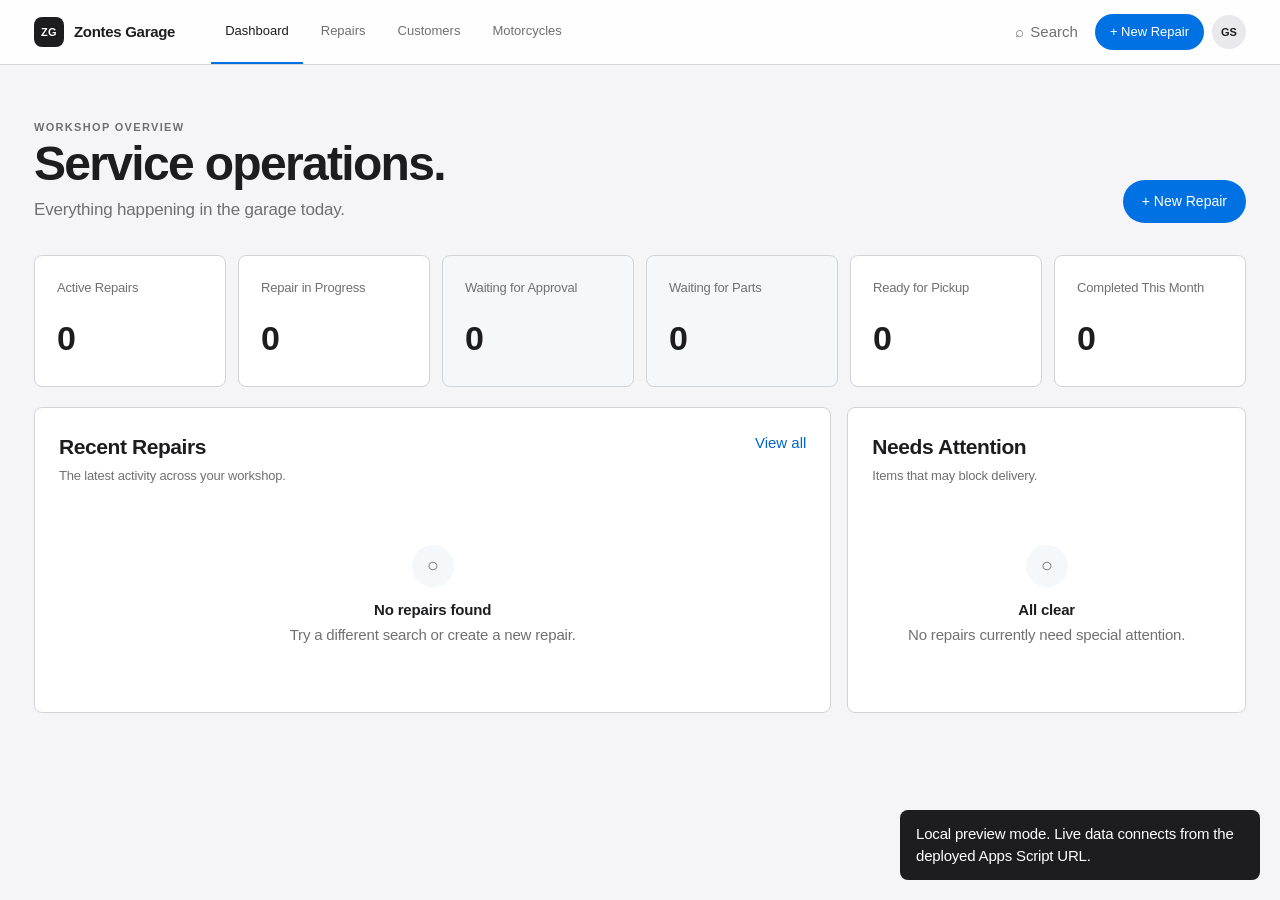
==== index.html @ 725d411f "Add Zontes Garage application source Includes Apps Script backend, Apple-inspired interface, local p" ====
<!doctype html>
<html lang="en">
<head>
  <base target="_top">
  <meta charset="utf-8">
  <meta name="theme-color" content="#f5f5f7">
  <title>Zontes Garage</title>
  <!-- Load the standalone stylesheet only outside Apps Script. -->
  <script>
    if (!(window.google && google.script && google.script.run)) {
      document.write('<link rel="stylesheet" href="style.css">');
    }
  </script>
  <?!= include('Styles'); ?>
</head>
<body>
  <div id="appLoading" class="app-loading" role="status"><span class="spinner"></span><span>Opening the garage…</span></div>

  <header class="topbar">
    <div class="nav-wrap">
      <button class="brand" data-nav="dashboard" aria-label="Zontes Garage home">
        <span class="brand-mark">ZG</span><span>Zontes Garage</span>
      </button>
      <nav class="main-nav" aria-label="Primary navigation">
        <button class="nav-link active" data-nav="dashboard">Dashboard</button>
        <button class="nav-link" data-nav="repairs">Repairs</button>
        <button class="nav-link" data-nav="customers">Customers</button>
        <button class="nav-link" data-nav="motorcycles">Motorcycles</button>
      </nav>
      <div class="nav-actions">
        <button id="searchToggle" class="icon-button" aria-label="Search"><span>⌕</span><span class="desktop-only">Search</span></button>
        <button class="button primary compact" data-new-repair>+ New Repair</button>
        <button class="avatar" title="Garage user" aria-label="Garage user">GS</button>
        <button id="menuToggle" class="icon-button mobile-only" aria-label="Open menu">☰</button>
      </div>
    </div>
  </header>

  <div id="globalSearch" class="search-panel hidden">
    <div class="search-box"><span>⌕</span><input id="globalSearchInput" type="search" placeholder="Search jobs, customers, phones, plates, VINs…" autocomplete="off"><button id="searchClose" aria-label="Close search">×</button></div>
    <div id="globalSearchResults" class="search-results"></div>
  </div>

  <main class="page-shell">
    <section id="page-dashboard" class="page active">
      <div class="page-heading hero-heading">
        <div><p class="eyebrow">WORKSHOP OVERVIEW</p><h1>Service operations.</h1><p>Everything happening in the garage today.</p></div>
        <button class="button primary" data-new-repair>+ New Repair</button>
      </div>
      <div id="metricGrid" class="metric-grid"></div>
      <div class="content-grid">
        <section class="surface span-2"><div class="section-head"><div><h2>Recent Repairs</h2><p>The latest activity across your workshop.</p></div><button class="text-button" data-nav="repairs">View all</button></div><div id="recentRepairs"></div></section>
        <section class="surface attention-card"><div class="section-head"><div><h2>Needs Attention</h2><p>Items that may block delivery.</p></div></div><div id="attentionList" class="attention-list"></div></section>
      </div>
    </section>

    <section id="page-repairs" class="page">
      <div class="page-heading"><div><p class="eyebrow">SERVICE ORDERS</p><h1>Repairs</h1><p>Track every motorcycle from check-in to handover.</p></div><button class="button primary" data-new-repair>+ New Repair</button></div>
      <section class="surface"><div class="filter-bar"><label class="search-field"><span>⌕</span><input id="repairSearch" type="search" placeholder="Search job, customer, phone, model, plate or VIN"></label><select id="statusFilter" aria-label="Filter by status"><option value="">All statuses</option></select><select id="specialistFilter" aria-label="Filter by specialist"><option value="">All specialists</option></select><select id="priorityFilter" aria-label="Filter by priority"><option value="">All priorities</option><option>Normal</option><option>High</option><option>Urgent</option></select><input id="dateFilter" type="date" aria-label="Filter by check-in date"><button id="clearFilters" class="button secondary compact">Clear</button></div><div id="repairsTable"></div></section>
    </section>

    <section id="page-customers" class="page">
      <div class="page-heading"><div><p class="eyebrow">RELATIONSHIPS</p><h1>Customers</h1><p>Contact details, motorcycles, and complete service history.</p></div><button id="newCustomerBtn" class="button secondary">+ New Customer</button></div>
      <section class="surface"><label class="search-field wide"><span>⌕</span><input id="customerSearch" type="search" placeholder="Search customer, phone or email"></label><div id="customersTable"></div></section>
    </section>

    <section id="page-motorcycles" class="page">
      <div class="page-heading"><div><p class="eyebrow">VEHICLES</p><h1>Motorcycles</h1><p>Every bike, its owner, mileage, and repair history.</p></div></div>
      <section class="surface"><label class="search-field wide"><span>⌕</span><input id="motorcycleSearch" type="search" placeholder="Search model, plate, VIN or owner"></label><div id="motorcyclesTable"></div></section>
    </section>
  </main>

  <div id="modalBackdrop" class="modal-backdrop hidden" aria-hidden="true">
    <section id="repairModal" class="modal modal-large hidden" role="dialog" aria-modal="true" aria-labelledby="repairModalTitle">
      <button class="modal-close" data-close-modal aria-label="Close">×</button><div id="repairDetail"></div>
    </section>

    <section id="entityModal" class="modal hidden" role="dialog" aria-modal="true" aria-labelledby="entityModalTitle">
      <button class="modal-close" data-close-modal aria-label="Close">×</button><div id="entityDetail"></div>
    </section>

    <section id="wizardModal" class="modal modal-large hidden" role="dialog" aria-modal="true" aria-labelledby="wizardTitle">
      <button class="modal-close" data-close-modal aria-label="Close">×</button>
      <div class="modal-heading"><p class="eyebrow">NEW SERVICE ORDER</p><h2 id="wizardTitle">Create a repair</h2><p id="wizardSubtitle">Start with the customer bringing in the motorcycle.</p></div>
      <div id="wizardSteps" class="stepper"></div>
      <form id="repairWizard" novalidate><div id="wizardBody"></div><div class="wizard-actions"><button type="button" id="wizardBack" class="button secondary">Back</button><button type="button" id="wizardNext" class="button primary">Continue</button></div></form>
    </section>

    <section id="updateModal" class="modal hidden" role="dialog" aria-modal="true" aria-labelledby="updateTitle">
      <button class="modal-close" data-close-modal aria-label="Close">×</button><div class="modal-heading"><p class="eyebrow">REPAIR HISTORY</p><h2 id="updateTitle">Add an update</h2><p>Record work without changing earlier history.</p></div>
      <form id="updateForm" class="form-grid" novalidate>
        <label class="full">Stage<select name="Stage" required></select></label><label class="full">Work performed<textarea name="WorkPerformed" rows="3" required></textarea></label><label class="full">Finding<textarea name="Finding" rows="2"></textarea></label><label>Labor hours<input name="LaborHours" type="number" min="0" step="0.25"></label><label>Specialist<input name="Specialist" required></label><label class="full">Technician notes<textarea name="Notes" rows="2"></textarea></label><label class="full">Next action<input name="NextAction"></label>
        <div class="full subform"><div class="subform-title"><strong>Part used</strong><span>Optional</span></div><div class="form-grid"><label>Part name<input name="PartName"></label><label>Part number<input name="PartNumber"></label><label>Quantity<input name="PartQuantity" type="number" min="0" step="1"></label><label>Unit price<input name="PartUnitPrice" type="number" min="0" step="0.01"></label></div></div>
        <div class="full form-actions"><button type="button" class="button secondary" data-close-modal>Cancel</button><button type="submit" class="button primary">Save Update</button></div>
      </form>
    </section>

    <section id="customerFormModal" class="modal hidden" role="dialog" aria-modal="true" aria-labelledby="customerFormTitle">
      <button class="modal-close" data-close-modal aria-label="Close">×</button><div class="modal-heading"><p class="eyebrow">CUSTOMER RECORD</p><h2 id="customerFormTitle">New customer</h2></div>
      <form id="customerForm" class="form-grid" novalidate><label>Full name<input name="FullName" required></label><label>Primary phone<input name="PrimaryPhone" required></label><label>Secondary phone<input name="SecondaryPhone"></label><label>Email<input name="Email" type="email"></label><label class="full">Address<input name="Address"></label><label class="full">Notes<textarea name="Notes" rows="3"></textarea></label><div class="full form-actions"><button type="button" class="button secondary" data-close-modal>Cancel</button><button class="button primary" type="submit">Save Customer</button></div></form>
    </section>
  </div>

  <div id="toastRegion" class="toast-region" aria-live="polite"></div>
  <!-- app.js is a local preview bridge; Apps Script injects Scripts.html below. -->
  <script>
    if (!(window.google && google.script && google.script.run)) {
      var localPreviewScript = document.createElement('script');
      localPreviewScript.src = 'app.js';
      document.body.appendChild(localPreviewScript);
    }
  </script>
  <?!= include('Scripts'); ?>
</body>
</html>
---- style.css ----
:root {
  --color-apple-blue: #0071e3;
  --color-link-blue: #0066cc;
  --color-carbon: #1d1d1f;
  --color-frost: #f5f5f7;
  --color-ice: #f4f8fb;
  --color-ash: #707070;
  --color-border: #d2d2d7;
  --color-white: #ffffff;
  --color-warning: #8a6200;
  --color-danger: #9f2f28;
  --color-success: #26713d;
  --radius-card: 8px;
  --radius-control: 8px;
  --radius-pill: 980px;
  --page-width: 1440px;
  --font-text: -apple-system, BlinkMacSystemFont, "Inter", "Segoe UI", Roboto, sans-serif;
}

* { box-sizing: border-box; }
html { scroll-behavior: smooth; }
body {
  margin: 0;
  background: var(--color-frost);
  color: var(--color-carbon);
  font-family: var(--font-text);
  font-size: 15px;
  line-height: 1.47;
  letter-spacing: -0.012em;
  -webkit-font-smoothing: antialiased;
}
button, input, select, textarea { color: inherit; font: inherit; }
button { cursor: pointer; }
.hidden { display: none !important; }

.topbar {
  position: sticky;
  top: 0;
  z-index: 30;
  border-bottom: 1px solid rgba(210, 210, 215, .9);
  background: rgba(255, 255, 255, .86);
  backdrop-filter: saturate(180%) blur(20px);
}
.nav-wrap {
  display: flex;
  align-items: center;
  gap: 36px;
  max-width: var(--page-width);
  height: 64px;
  margin: 0 auto;
  padding: 0 34px;
}
.brand {
  display: flex;
  align-items: center;
  gap: 10px;
  padding: 0;
  border: 0;
  background: transparent;
  font-weight: 600;
  letter-spacing: -.02em;
  white-space: nowrap;
}
.brand-mark {
  display: grid;
  place-items: center;
  width: 30px;
  height: 30px;
  border-radius: var(--radius-card);
  background: var(--color-carbon);
  color: var(--color-white);
  font-size: 11px;
  letter-spacing: .04em;
}
.main-nav { display: flex; align-self: stretch; align-items: center; gap: 4px; }
.nav-link {
  height: 100%;
  padding: 0 14px;
  border: 0;
  border-bottom: 2px solid transparent;
  background: transparent;
  color: var(--color-ash);
  font-size: 13px;
}
.nav-link:hover, .nav-link.active { color: var(--color-carbon); }
.nav-link.active { border-bottom-color: var(--color-apple-blue); }
.nav-actions { display: flex; align-items: center; gap: 8px; margin-left: auto; }
.icon-button {
  display: inline-flex;
  align-items: center;
  gap: 6px;
  padding: 9px;
  border: 0;
  background: transparent;
  color: var(--color-ash);
}
.avatar {
  width: 34px;
  height: 34px;
  border: 0;
  border-radius: 50%;
  background: #e8e8ed;
  font-size: 11px;
  font-weight: 600;
}
.mobile-only { display: none; }

.page-shell { max-width: var(--page-width); margin: auto; padding: 54px 34px 80px; }
.page { display: none; }
.page.active { display: block; }
.page-heading {
  display: flex;
  align-items: flex-end;
  justify-content: space-between;
  gap: 28px;
  margin-bottom: 32px;
}
.page-heading h1 {
  margin: 3px 0 8px;
  font-size: clamp(36px, 4vw, 48px);
  font-weight: 600;
  line-height: 1.08;
  letter-spacing: -.035em;
}
.page-heading p:not(.eyebrow) { margin: 0; color: var(--color-ash); font-size: 17px; font-weight: 300; }
.eyebrow { margin: 0; color: var(--color-ash); font-size: 11px; font-weight: 600; letter-spacing: .12em; }

.button {
  min-height: 42px;
  padding: 10px 18px;
  border: 1px solid transparent;
  border-radius: var(--radius-pill);
  font-size: 14px;
  font-weight: 500;
  transition: background .16s ease, border-color .16s ease, transform .16s ease;
}
.button:hover { transform: translateY(-1px); }
.button:active { transform: translateY(0); }
.button:disabled { cursor: not-allowed; opacity: .48; transform: none; }
.button.primary { background: var(--color-apple-blue); color: var(--color-white); }
.button.primary:hover { background: #0077ed; }
.button.secondary { border-color: var(--color-link-blue); background: transparent; color: var(--color-link-blue); }
.button.secondary:hover { background: #eef7ff; }
.button.compact { min-height: 36px; padding: 7px 14px; font-size: 13px; }
.text-button, .link-cell { padding: 0; border: 0; background: transparent; color: var(--color-link-blue); font-weight: 500; }
.text-button:hover, .link-cell:hover { text-decoration: underline; }

.metric-grid { display: grid; grid-template-columns: repeat(6, 1fr); gap: 12px; margin-bottom: 20px; }
.metric {
  display: flex;
  min-height: 132px;
  flex-direction: column;
  justify-content: space-between;
  padding: 22px;
  border: 1px solid var(--color-border);
  border-radius: var(--radius-card);
  background: var(--color-white);
}
.metric strong { font-size: 34px; font-weight: 600; letter-spacing: -.04em; }
.metric span { color: var(--color-ash); font-size: 13px; }
.metric.attention { background: var(--color-ice); }
.content-grid { display: grid; grid-template-columns: minmax(0, 2fr) minmax(300px, 1fr); gap: 16px; }
.surface {
  overflow: hidden;
  padding: 24px;
  border: 1px solid var(--color-border);
  border-radius: var(--radius-card);
  background: var(--color-white);
}
.section-head { display: flex; align-items: flex-start; justify-content: space-between; gap: 20px; margin-bottom: 18px; }
.section-head h2 { margin: 0 0 3px; font-size: 21px; font-weight: 600; letter-spacing: -.02em; }
.section-head p { margin: 0; color: var(--color-ash); font-size: 13px; }

.data-table-wrap { overflow-x: auto; margin: 0 -24px -24px; }
.data-table { width: 100%; min-width: 780px; border-collapse: collapse; }
.data-table th, .data-table td { padding: 14px 16px; border-top: 1px solid #e8e8ed; text-align: left; vertical-align: middle; }
.data-table th { background: #fbfbfd; color: var(--color-ash); font-size: 11px; font-weight: 600; letter-spacing: .06em; text-transform: uppercase; }
.data-table td { font-size: 13px; }
.data-table tbody tr:hover { background: #fafcff; }
.primary-cell { font-weight: 600; }
.secondary-line { display: block; margin-top: 2px; color: var(--color-ash); font-size: 12px; }

.status {
  display: inline-flex;
  align-items: center;
  max-width: 190px;
  padding: 5px 9px;
  border-radius: var(--radius-pill);
  background: #f0f0f2;
  color: #4b4b4f;
  font-size: 11px;
  font-weight: 600;
  white-space: nowrap;
}
.status.waiting, .status.urgent { background: #fff6de; color: #755500; }
.status.progress, .status.ready { background: #edf6ff; color: #075f9f; }
.status.delivered, .status.approved { background: #edf7ef; color: var(--color-success); }
.status.cancelled { background: #f8eded; color: var(--color-danger); }
.priority { color: var(--color-ash); font-size: 12px; }
.priority.Urgent { color: var(--color-danger); font-weight: 600; }
.priority.High { color: var(--color-warning); font-weight: 600; }

.attention-list { display: grid; gap: 10px; }
.attention-item { padding: 14px; border: 1px solid #e1e7ec; border-radius: var(--radius-card); background: var(--color-ice); }
.attention-item button { width: 100%; padding: 0; border: 0; background: transparent; text-align: left; }
.attention-item strong, .attention-item span { display: block; }
.attention-item strong { font-size: 13px; }
.attention-item span { margin-top: 3px; color: var(--color-ash); font-size: 12px; }
.attention-reason { color: var(--color-warning) !important; }
.empty { padding: 42px 16px; color: var(--color-ash); text-align: center; }
.empty-mark { display: grid; place-items: center; width: 42px; height: 42px; margin: 0 auto 12px; border-radius: 50%; background: var(--color-ice); font-size: 20px; }
.empty strong { display: block; margin-bottom: 3px; color: var(--color-carbon); }

.filter-bar { display: flex; align-items: center; gap: 10px; margin-bottom: 20px; flex-wrap: wrap; }
.search-field {
  display: flex;
  min-width: 260px;
  min-height: 40px;
  flex: 1;
  align-items: center;
  gap: 7px;
  padding: 0 12px;
  border: 1px solid var(--color-border);
  border-radius: var(--radius-control);
  background: var(--color-frost);
}
.search-field span { color: var(--color-ash); }
.search-field input { width: 100%; border: 0; outline: 0; background: transparent; }
.search-field.wide { display: flex; max-width: 460px; margin-bottom: 20px; }
.filter-bar select, .filter-bar > input {
  height: 40px;
  padding: 0 10px;
  border: 1px solid var(--color-border);
  border-radius: var(--radius-control);
  background: var(--color-white);
  outline: none;
}

.search-panel { position: fixed; z-index: 40; inset: 64px 0 auto; max-height: calc(100vh - 64px); overflow: auto; padding: 24px 34px 30px; border-bottom: 1px solid var(--color-border); background: rgba(245,245,247,.97); backdrop-filter: blur(20px); }
.search-box { display: flex; align-items: center; gap: 12px; max-width: 850px; margin: auto; padding: 0 16px; border: 1px solid var(--color-border); border-radius: var(--radius-card); background: var(--color-white); }
.search-box input { height: 54px; flex: 1; border: 0; outline: 0; font-size: 17px; }
.search-box button { border: 0; background: transparent; color: var(--color-ash); font-size: 24px; }
.search-results { max-width: 850px; margin: 12px auto 0; overflow: hidden; border: 1px solid var(--color-border); border-radius: var(--radius-card); background: var(--color-white); }
.search-group h3 { margin: 0; padding: 12px 16px 6px; color: var(--color-ash); font-size: 11px; letter-spacing: .08em; text-transform: uppercase; }
.search-result { display: block; width: 100%; padding: 12px 16px; border: 0; border-top: 1px solid #ececef; background: var(--color-white); text-align: left; }
.search-result:hover { background: var(--color-ice); }
.search-result strong, .search-result span { display: block; }
.search-result span { color: var(--color-ash); font-size: 12px; }

.modal-backdrop { position: fixed; z-index: 70; inset: 0; display: grid; place-items: center; padding: 24px; background: rgba(0,0,0,.34); backdrop-filter: blur(3px); }
.modal { position: relative; width: min(680px, 100%); max-height: calc(100vh - 48px); overflow: auto; padding: 30px; border: 1px solid rgba(255,255,255,.7); border-radius: 12px; background: var(--color-white); }
.modal-large { width: min(1040px, 100%); }
.modal-close { position: absolute; z-index: 2; top: 17px; right: 18px; width: 34px; height: 34px; border: 0; border-radius: 50%; background: #eeeef0; color: var(--color-ash); font-size: 22px; }
.modal-heading { margin-bottom: 24px; padding-right: 44px; }
.modal-heading h2 { margin: 3px 0 4px; font-size: 30px; font-weight: 600; letter-spacing: -.03em; }
.modal-heading p:not(.eyebrow) { margin: 0; color: var(--color-ash); }

.form-grid { display: grid; grid-template-columns: 1fr 1fr; gap: 16px; }
.form-grid label { display: flex; flex-direction: column; gap: 7px; font-size: 13px; font-weight: 600; }
.form-grid .full { grid-column: 1 / -1; }
.form-grid input, .form-grid select, .form-grid textarea {
  width: 100%;
  padding: 11px 12px;
  resize: vertical;
  border: 1px solid var(--color-border);
  border-radius: var(--radius-control);
  outline: none;
  background: var(--color-frost);
  font-weight: 400;
}
.form-grid input:focus, .form-grid select:focus, .form-grid textarea:focus { border-color: var(--color-apple-blue); box-shadow: 0 0 0 3px rgba(0,113,227,.1); }
.form-actions, .wizard-actions { display: flex; justify-content: flex-end; gap: 10px; margin-top: 10px; }
.subform { padding: 16px; border: 1px solid #e1e7ec; border-radius: var(--radius-card); background: var(--color-ice); }
.subform-title { display: flex; justify-content: space-between; margin-bottom: 14px; }
.subform-title span { color: var(--color-ash); font-size: 12px; }
.stepper { display: grid; grid-template-columns: repeat(5, 1fr); gap: 6px; margin: 0 0 26px; }
.step { padding-top: 9px; border-top: 3px solid #e5e5e8; color: var(--color-ash); font-size: 11px; }
.step.active, .step.done { border-color: var(--color-apple-blue); color: var(--color-carbon); }
.wizard-actions { margin-top: 24px; padding-top: 18px; border-top: 1px solid #e5e5e8; }
.choice-grid { display: grid; grid-template-columns: repeat(2, 1fr); gap: 10px; }
.choice-card { padding: 16px; border: 1px solid var(--color-border); border-radius: var(--radius-card); background: var(--color-white); text-align: left; }
.choice-card:hover, .choice-card.selected { border-color: var(--color-apple-blue); background: #f5faff; }
.choice-card strong, .choice-card span { display: block; }
.choice-card span { margin-top: 3px; color: var(--color-ash); font-size: 12px; }
.found-card { margin-top: 14px; padding: 16px; border: 1px solid #bbddc4; border-radius: var(--radius-card); background: #f1faf3; }
.found-label { color: var(--color-success); font-size: 11px; font-weight: 600; letter-spacing: .06em; text-transform: uppercase; }
.found-row { display: flex; align-items: center; justify-content: space-between; gap: 16px; margin-top: 7px; }
.found-row strong, .found-row span { display: block; }
.found-row span { color: var(--color-ash); font-size: 12px; }
.review-grid { display: grid; grid-template-columns: 1fr 1fr; gap: 12px; }
.review-card { padding: 16px; border-radius: var(--radius-card); background: var(--color-ice); }
.review-card h3 { margin: 0 0 9px; font-size: 13px; }
.review-card p { margin: 4px 0; color: var(--color-ash); font-size: 13px; }
.review-card strong { color: var(--color-carbon); }

.detail-top { display: flex; align-items: flex-start; justify-content: space-between; gap: 20px; margin-bottom: 24px; padding-right: 44px; }
.detail-top h2 { margin: 3px 0 8px; font-size: 34px; font-weight: 600; letter-spacing: -.04em; }
.detail-actions { display: flex; align-items: center; gap: 10px; }
.detail-layout { display: grid; grid-template-columns: minmax(0, 1.6fr) minmax(280px, .9fr); gap: 16px; }
.detail-section { margin-bottom: 14px; padding: 18px; border: 1px solid var(--color-border); border-radius: var(--radius-card); }
.detail-section h3 { margin: 0 0 14px; font-size: 15px; font-weight: 600; }
.info-grid { display: grid; grid-template-columns: repeat(2, 1fr); gap: 16px; }
.info-item span { display: block; margin-bottom: 3px; color: var(--color-ash); font-size: 11px; letter-spacing: .05em; text-transform: uppercase; }
.info-item strong { font-size: 14px; }
.prose { color: #424245; white-space: pre-wrap; }
.timeline { position: relative; margin-left: 5px; }
.timeline::before { position: absolute; top: 8px; bottom: 8px; left: 6px; width: 1px; background: var(--color-border); content: ""; }
.timeline-item { position: relative; padding: 0 0 22px 28px; }
.timeline-dot { position: absolute; top: 4px; left: 0; width: 13px; height: 13px; border: 3px solid var(--color-white); border-radius: 50%; background: var(--color-apple-blue); box-shadow: 0 0 0 1px var(--color-apple-blue); }
.timeline-item h4 { margin: 0 0 3px; font-size: 14px; }
.timeline-meta { color: var(--color-ash); font-size: 11px; }
.timeline-copy { margin: 7px 0 0; font-size: 13px; white-space: pre-wrap; }
.parts-list { display: grid; gap: 8px; }
.part-row { display: flex; justify-content: space-between; padding: 9px 0; border-top: 1px solid #ececef; font-size: 13px; }
.entity-heading { margin-bottom: 22px; padding-right: 46px; }
.entity-heading h2 { margin: 4px 0; font-size: 30px; font-weight: 600; letter-spacing: -.03em; }
.entity-heading p { margin: 0; color: var(--color-ash); }

.toast-region { position: fixed; z-index: 100; right: 20px; bottom: 20px; display: grid; gap: 10px; }
.toast { width: min(360px, calc(100vw - 40px)); padding: 13px 16px; border-radius: var(--radius-card); background: var(--color-carbon); color: var(--color-white); animation: toast-in .22s ease; }
.toast.error { background: #8f2922; }
.toast.success { background: #1d5730; }
@keyframes toast-in { from { opacity: 0; transform: translateY(10px); } }
.app-loading { position: fixed; z-index: 200; inset: 0; display: flex; align-items: center; justify-content: center; gap: 12px; background: rgba(245,245,247,.94); font-weight: 600; }
.spinner { display: inline-block; width: 22px; height: 22px; border: 2px solid #c7c7cb; border-top-color: var(--color-apple-blue); border-radius: 50%; animation: spin .7s linear infinite; }
@keyframes spin { to { transform: rotate(360deg); } }
.inline-loading { padding: 32px; color: var(--color-ash); text-align: center; }

@media (max-width: 1100px) {
  .metric-grid { grid-template-columns: repeat(3, 1fr); }
  .content-grid { grid-template-columns: 1fr; }
  .desktop-only { display: none; }
  .nav-wrap { gap: 18px; }
  .nav-link { padding: 0 9px; }
}

@media (max-width: 760px) {
  .nav-wrap { height: 60px; padding: 0 18px; }
  .main-nav { position: absolute; top: 60px; right: 0; left: 0; display: none; padding: 6px 18px; border-bottom: 1px solid var(--color-border); background: var(--color-white); }
  .main-nav.open { display: grid; }
  .nav-link { height: 45px; border: 0; border-left: 2px solid transparent; text-align: left; }
  .nav-link.active { border-left-color: var(--color-apple-blue); }
  .mobile-only { display: inline-flex; }
  .nav-actions [data-new-repair] { display: none; }
  .page-shell { padding: 32px 16px 60px; }
  .page-heading { align-items: flex-start; }
  .page-heading h1 { font-size: 36px; }
  .page-heading p:not(.eyebrow) { font-size: 15px; }
  .metric-grid { grid-template-columns: repeat(2, 1fr); }
  .metric { min-height: 108px; padding: 16px; }
  .metric strong { font-size: 28px; }
  .surface { padding: 18px; }
  .data-table-wrap { margin: 0 -18px -18px; }
  .filter-bar { align-items: stretch; }
  .search-field, .filter-bar select, .filter-bar > input, .filter-bar > .button { width: 100%; }
  .modal-backdrop { place-items: end center; padding: 0; }
  .modal { width: 100%; max-height: 94vh; padding: 24px 18px; border-radius: 8px 8px 0 0; }
  .form-grid, .review-grid, .detail-layout, .info-grid, .choice-grid { grid-template-columns: 1fr; }
  .step { font-size: 0; }
  .step::after { font-size: 11px; content: attr(data-number); }
  .detail-top { display: block; }
  .detail-actions { margin-top: 12px; }
  .search-panel { inset: 60px 0 auto; padding: 14px; }
  .toast-region { right: 16px; left: 16px; }
  .toast { width: 100%; }
}
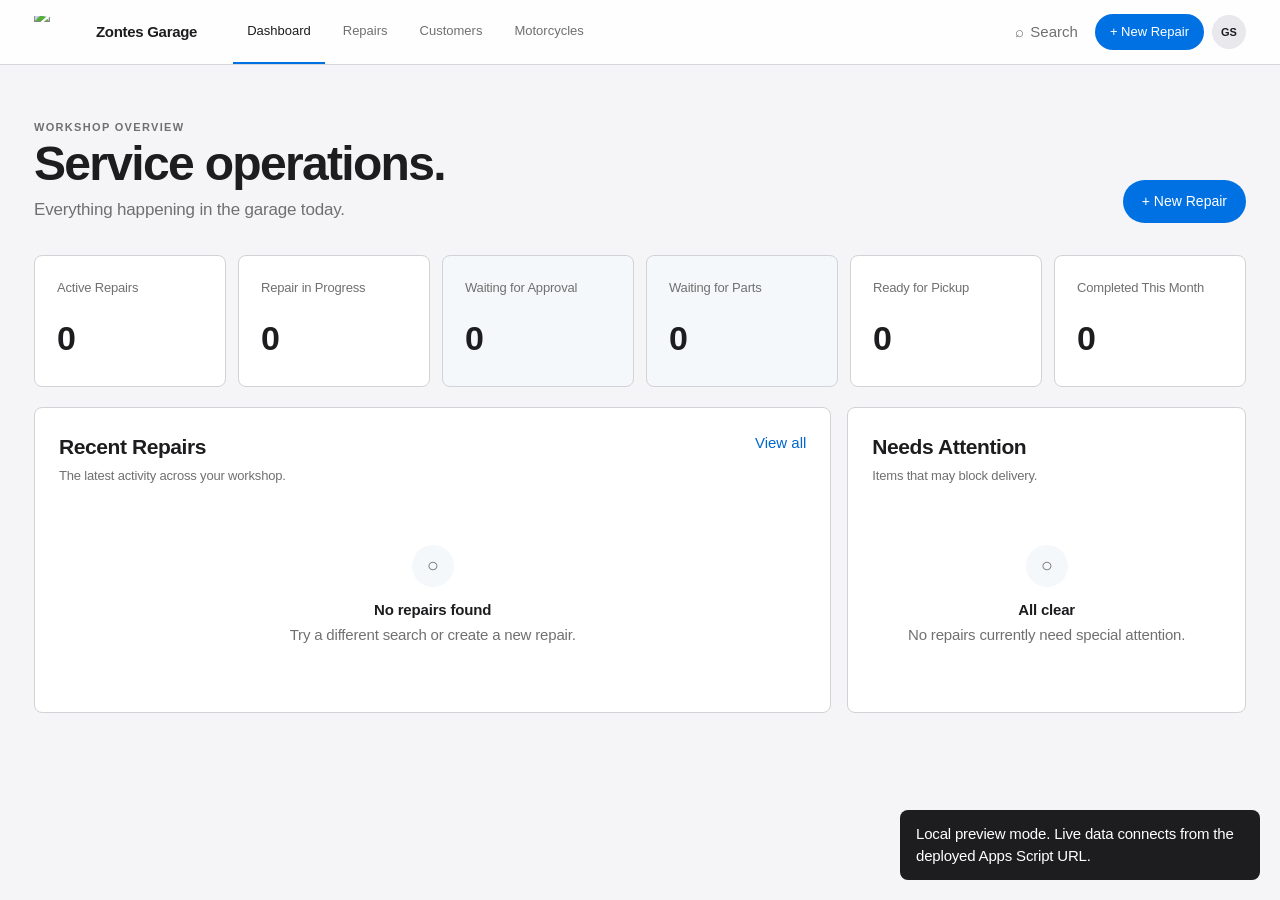
==== commit 2c63357a: "Add garage logo, repair deletion, and modal animation Use the supplied logo in the UI and favicon, a" ====
--- a/index.html
+++ b/index.html
@@ -5,6 +5,8 @@
   <meta charset="utf-8">
   <meta name="theme-color" content="#f5f5f7">
   <title>Zontes Garage</title>
+  <link rel="icon" type="image/png" href="https://aliyasser299.github.io/zontes-garage-management/assets/zontes-garage-logo.png">
+  <link rel="apple-touch-icon" href="https://aliyasser299.github.io/zontes-garage-management/assets/zontes-garage-logo.png">
   <!-- Load the standalone stylesheet only outside Apps Script. -->
   <script>
     if (!(window.google && google.script && google.script.run)) {
@@ -19,7 +21,7 @@
   <header class="topbar">
     <div class="nav-wrap">
       <button class="brand" data-nav="dashboard" aria-label="Zontes Garage home">
-        <span class="brand-mark">ZG</span><span>Zontes Garage</span>
+        <span class="brand-mark"><img src="https://aliyasser299.github.io/zontes-garage-management/assets/zontes-garage-logo.png" alt=""></span><span>Zontes Garage</span>
       </button>
       <nav class="main-nav" aria-label="Primary navigation">
         <button class="nav-link active" data-nav="dashboard">Dashboard</button>
--- a/style.css
+++ b/style.css
@@ -62,15 +62,18 @@
   white-space: nowrap;
 }
 .brand-mark {
-  display: grid;
-  place-items: center;
-  width: 30px;
-  height: 30px;
-  border-radius: var(--radius-card);
-  background: var(--color-carbon);
-  color: var(--color-white);
-  font-size: 11px;
-  letter-spacing: .04em;
+  display: flex;
+  align-items: center;
+  justify-content: center;
+  width: 52px;
+  height: 32px;
+  overflow: hidden;
+}
+.brand-mark img {
+  width: 56px;
+  height: 56px;
+  max-width: none;
+  object-fit: contain;
 }
 .main-nav { display: flex; align-self: stretch; align-items: center; gap: 4px; }
 .nav-link {
@@ -141,6 +144,8 @@
 .button.primary:hover { background: #0077ed; }
 .button.secondary { border-color: var(--color-link-blue); background: transparent; color: var(--color-link-blue); }
 .button.secondary:hover { background: #eef7ff; }
+.button.danger { border-color: #d8a09c; background: var(--color-white); color: var(--color-danger); }
+.button.danger:hover { border-color: var(--color-danger); background: #fff4f3; }
 .button.compact { min-height: 36px; padding: 7px 14px; font-size: 13px; }
 .text-button, .link-cell { padding: 0; border: 0; background: transparent; color: var(--color-link-blue); font-weight: 500; }
 .text-button:hover, .link-cell:hover { text-decoration: underline; }
@@ -247,8 +252,12 @@
 .search-result strong, .search-result span { display: block; }
 .search-result span { color: var(--color-ash); font-size: 12px; }
 
-.modal-backdrop { position: fixed; z-index: 70; inset: 0; display: grid; place-items: center; padding: 24px; background: rgba(0,0,0,.34); backdrop-filter: blur(3px); }
-.modal { position: relative; width: min(680px, 100%); max-height: calc(100vh - 48px); overflow: auto; padding: 30px; border: 1px solid rgba(255,255,255,.7); border-radius: 12px; background: var(--color-white); }
+.modal-backdrop { position: fixed; z-index: 70; inset: 0; display: grid; place-items: center; padding: 24px; background: rgba(0,0,0,.34); backdrop-filter: blur(3px); animation: backdrop-in .2s ease both; }
+.modal { position: relative; width: min(680px, 100%); max-height: calc(100vh - 48px); overflow: auto; padding: 30px; border: 1px solid rgba(255,255,255,.7); border-radius: 12px; background: var(--color-white); animation: modal-in .28s cubic-bezier(.2,.8,.2,1) both; transform-origin: 50% 35%; }
+#repairModal:not(.hidden) { animation-name: repair-modal-in; animation-duration: .34s; }
+@keyframes backdrop-in { from { opacity: 0; } }
+@keyframes modal-in { from { opacity: 0; transform: translateY(14px) scale(.975); } to { opacity: 1; transform: translateY(0) scale(1); } }
+@keyframes repair-modal-in { from { opacity: 0; transform: translateY(20px) scale(.965); } to { opacity: 1; transform: translateY(0) scale(1); } }
 .modal-large { width: min(1040px, 100%); }
 .modal-close { position: absolute; z-index: 2; top: 17px; right: 18px; width: 34px; height: 34px; border: 0; border-radius: 50%; background: #eeeef0; color: var(--color-ash); font-size: 22px; }
 .modal-heading { margin-bottom: 24px; padding-right: 44px; }
@@ -295,7 +304,7 @@
 
 .detail-top { display: flex; align-items: flex-start; justify-content: space-between; gap: 20px; margin-bottom: 24px; padding-right: 44px; }
 .detail-top h2 { margin: 3px 0 8px; font-size: 34px; font-weight: 600; letter-spacing: -.04em; }
-.detail-actions { display: flex; align-items: center; gap: 10px; }
+.detail-actions { display: flex; flex-wrap: wrap; align-items: center; gap: 10px; }
 .detail-layout { display: grid; grid-template-columns: minmax(0, 1.6fr) minmax(280px, .9fr); gap: 16px; }
 .detail-section { margin-bottom: 14px; padding: 18px; border: 1px solid var(--color-border); border-radius: var(--radius-card); }
 .detail-section h3 { margin: 0 0 14px; font-size: 15px; font-weight: 600; }
@@ -364,3 +373,7 @@
   .toast-region { right: 16px; left: 16px; }
   .toast { width: 100%; }
 }
+
+@media (prefers-reduced-motion: reduce) {
+  .modal-backdrop, .modal, #repairModal:not(.hidden) { animation: none; }
+}
